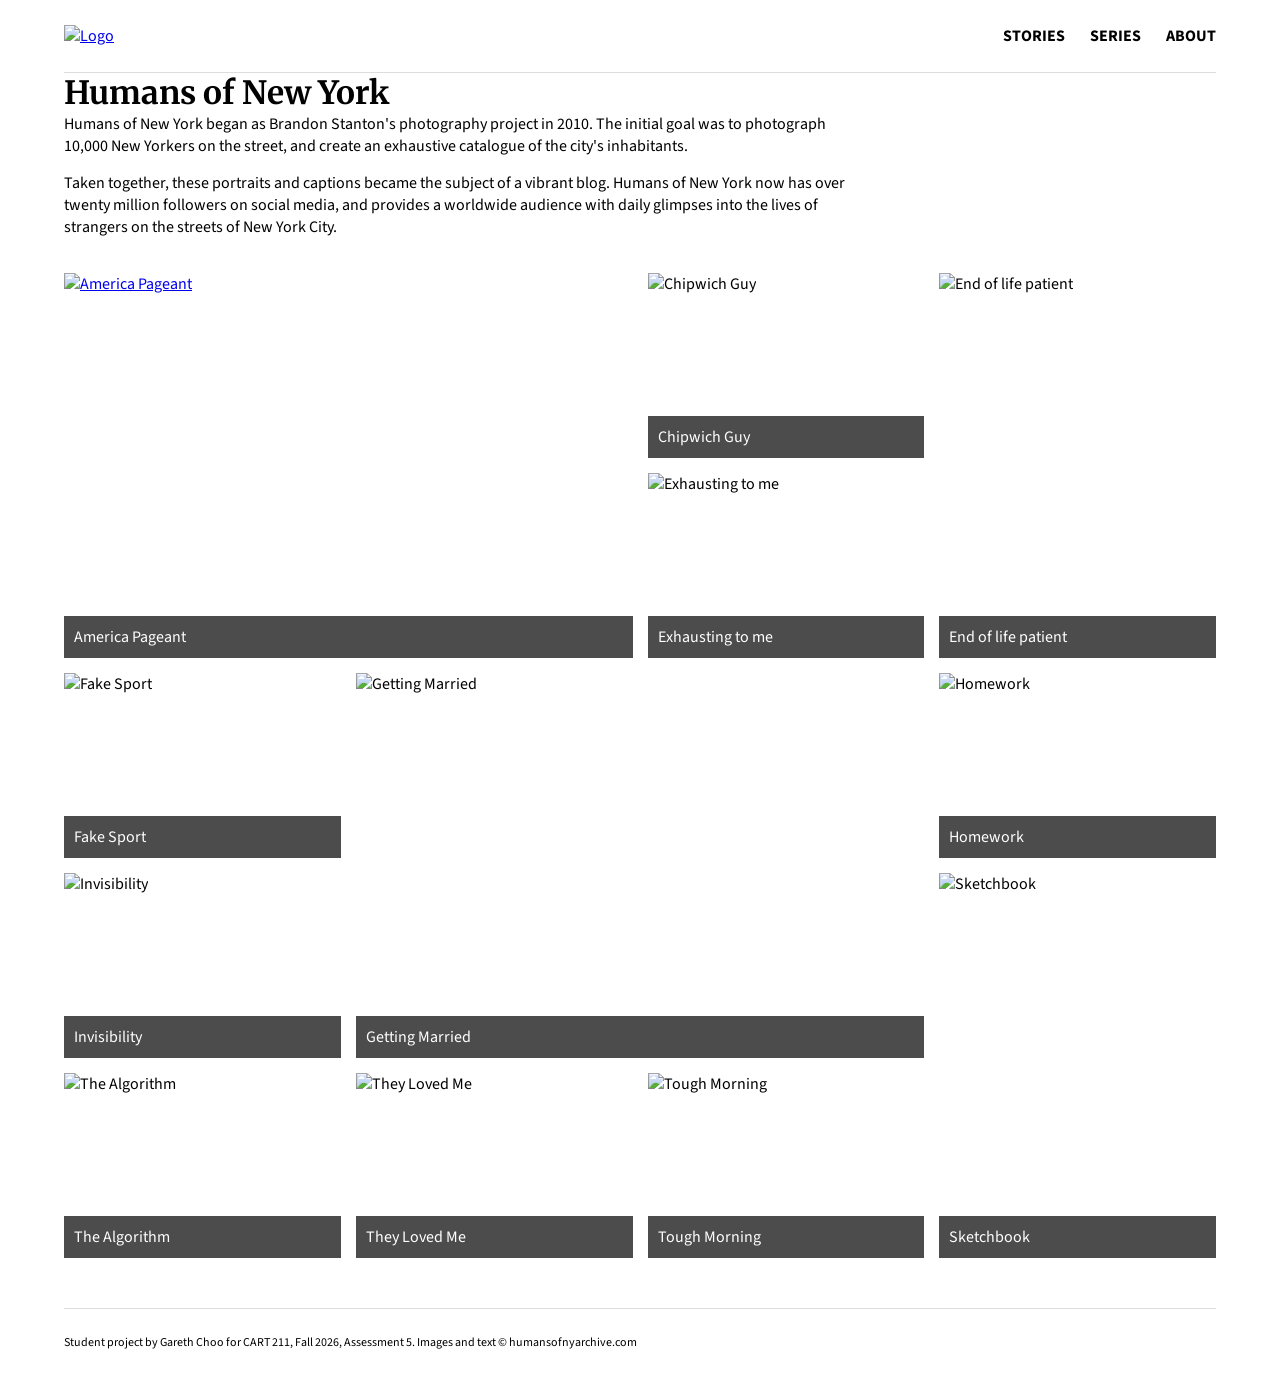
==== index.html @ 349fa260 "Add files via upload" ====
<!DOCTYPE html>
<html lang="en">

<head>
    <meta charset="UTF-8">
    <meta name="viewport" content="width=device-width, initial-scale=1.0">
    <title>Humans of New York</title>
    <link rel="stylesheet" href="default.css">   
    <link rel="preconnect" href="https://fonts.googleapis.com">
    <link rel="preconnect" href="https://fonts.gstatic.com" crossorigin>
    <link href="https://fonts.googleapis.com/css2?family=Merriweather:wght@400;700&family=Source+Sans+3:wght@400;600;700&display=swap" rel="stylesheet">

</head>

<body>
<div id="wrapper">

    <!-- Header -->
    <header>
        <a href="index.html">
            <img src="assets/logo.png" alt="Logo" width="115">
        </a>

        <nav>
            <a href="story.html">STORIES</a>
            <a href="#series">SERIES</a>
            <a href="#about">ABOUT</a>
        </nav>
    </header>

    <!-- Main content -->
    <main>
        <h1>Humans of New York</h1>

        <section class="introduction">
            <p>
                Humans of New York began as Brandon Stanton's
                photography project in 2010. The initial goal
                was to photograph 10,000 New Yorkers on the
                street, and create an exhaustive catalogue
                of the city's inhabitants.
            </p>

            <p>
                Taken together, these portraits and captions
                became the subject of a vibrant blog. Humans
                of New York now has over twenty million followers
                on social media, and provides a worldwide audience
                with daily glimpses into the lives of strangers
                on the streets of New York City.
            </p>
        </section>

        <!-- Photo grid -->
        <section class="image-container" id="series">

            <figure>
                <a href="story.html">
                    <img src="assets/america_pageant.jpg" alt="America Pageant">
                </a>
                <figcaption>America Pageant</figcaption>
            </figure>

            <figure>
                <img src="assets/Chipwich_guy.jpg" alt="Chipwich Guy">
                <figcaption>Chipwich Guy</figcaption>
            </figure>

            <figure>
                <img src="assets/end_of_life_patient.jpg" alt="End of life patient">
                <figcaption>End of life patient</figcaption>
            </figure>

            <figure>
                <img src="assets/exhausting_to_me.jpg" alt="Exhausting to me">
                <figcaption>Exhausting to me</figcaption>
            </figure>

            <figure>
                <img src="assets/fake_sport.jpg" alt="Fake Sport">
                <figcaption>Fake Sport</figcaption>
            </figure>

            <figure>
                <img src="assets/gettin_married.jpg" alt="Getting Married">
                <figcaption>Getting Married</figcaption>
            </figure>

            <figure>
                <img src="assets/homework.jpg" alt="Homework">
                <figcaption>Homework</figcaption>
            </figure>

            <figure>
                <img src="assets/invisibility.jpg" alt="Invisibility">
                <figcaption>Invisibility</figcaption>
            </figure>

            <figure>
                <img src="assets/sketchbook.jpg" alt="Sketchbook">
                <figcaption>Sketchbook</figcaption>
            </figure>

            <figure>
                <img src="assets/the_algorithm.jpg" alt="The Algorithm">
                <figcaption>The Algorithm</figcaption>
            </figure>

            <figure>
                <img src="assets/they_loved_me.jpg" alt="They Loved Me">
                <figcaption>They Loved Me</figcaption>
            </figure>

            <figure>
                <img src="assets/tough_morning.jpg" alt="Tough Morning">
                <figcaption>Tough Morning</figcaption>
            </figure>

        </section>
    </main>

    <!-- Footer -->
    <footer id="about">
        <p>
            Student project by Gareth Choo for CART 211,
            Fall 2026, Assessment 5.
            Images and text © humansofnyarchive.com
        </p>
    </footer>

</div>
</body>
</html>
---- default.css ----
/* Website basics */

* {
    margin: 0;
    box-sizing: border-box;
}


/* Main text font */

body {
    font-family: 'Source Sans 3', Arial, sans-serif;
}

/* Heading font */

h1, h2 {
    font-family: 'Merriweather', Georgia, serif;
}

#wrapper {
    width: 90%;
    max-width: 1200px;
    margin: auto;
}

/* Header */

header {
    display: flex;
    justify-content: space-between;
    align-items: center;
    padding: 25px 0;
    border-bottom: 1px solid #ddd;
}

.logo img {
    width: 115px;
}

/* Navigation */

nav {
    display: flex;
    gap: 25px;
}

nav a {
    color: black;
    text-decoration: none;
    font-weight: bold;
}

nav a:hover {
    color: brown;
}

.introduction {
    max-width: 800px;
    margin-bottom: 35px;
}

.introduction p {
    margin-bottom: 15px;
}

/* Photo grid */

.image-container {
    display: grid;
    grid-template-columns: repeat(4, 1fr);
    grid-auto-rows: 185px;
    gap: 15px;
}

.image-container figure {
    position: relative;
    overflow: hidden;
}

.image-container a {
    display: block;
    height: 100%;
}

.image-container img {
    width: 100%;
    height: 100%;
    object-fit: cover;
}

/* Larger photographs */

.image-container figure:nth-child(1),
.image-container figure:nth-child(6) {
    grid-column: span 2;
    grid-row: span 2;
}

.image-container figure:nth-child(3),
.image-container figure:nth-child(9) {
    grid-row: span 2;
}

/* Photo captions */

figcaption {
    position: absolute;
    bottom: 0;
    width: 100%;
    padding: 10px;
    background-color: rgba(0, 0, 0, 0.7);
    color: white;
}

/* Story page */

.story {
    max-width: 780px;
    margin: 40px auto;
}

.story h2 {
    font-size: 36px;
    margin-bottom: 25px;
}

.story img {
    width: 100%;
    margin-bottom: 25px;
}

.story p {
    margin-bottom: 20px;
}

.back-link {
    display: inline-block;
    margin-top: 20px;
}

/* Footer */

footer {
    margin-top: 50px;
    padding: 25px 0;
    border-top: 1px solid #ddd;
    font-size: 12px;
}

/* Tablet layout */

@media (max-width: 850px) {
    .image-container {
        grid-template-columns: repeat(2, 1fr);
    }
}

/* Mobile layout */

@media (max-width: 550px) {
    header {
        flex-direction: column;
        align-items: flex-start;
        gap: 20px;
    }

    .image-container {
        grid-template-columns: 1fr;
        grid-auto-rows: 290px;
    }

    .image-container figure {
        grid-column: auto;
        grid-row: auto;
    }
}
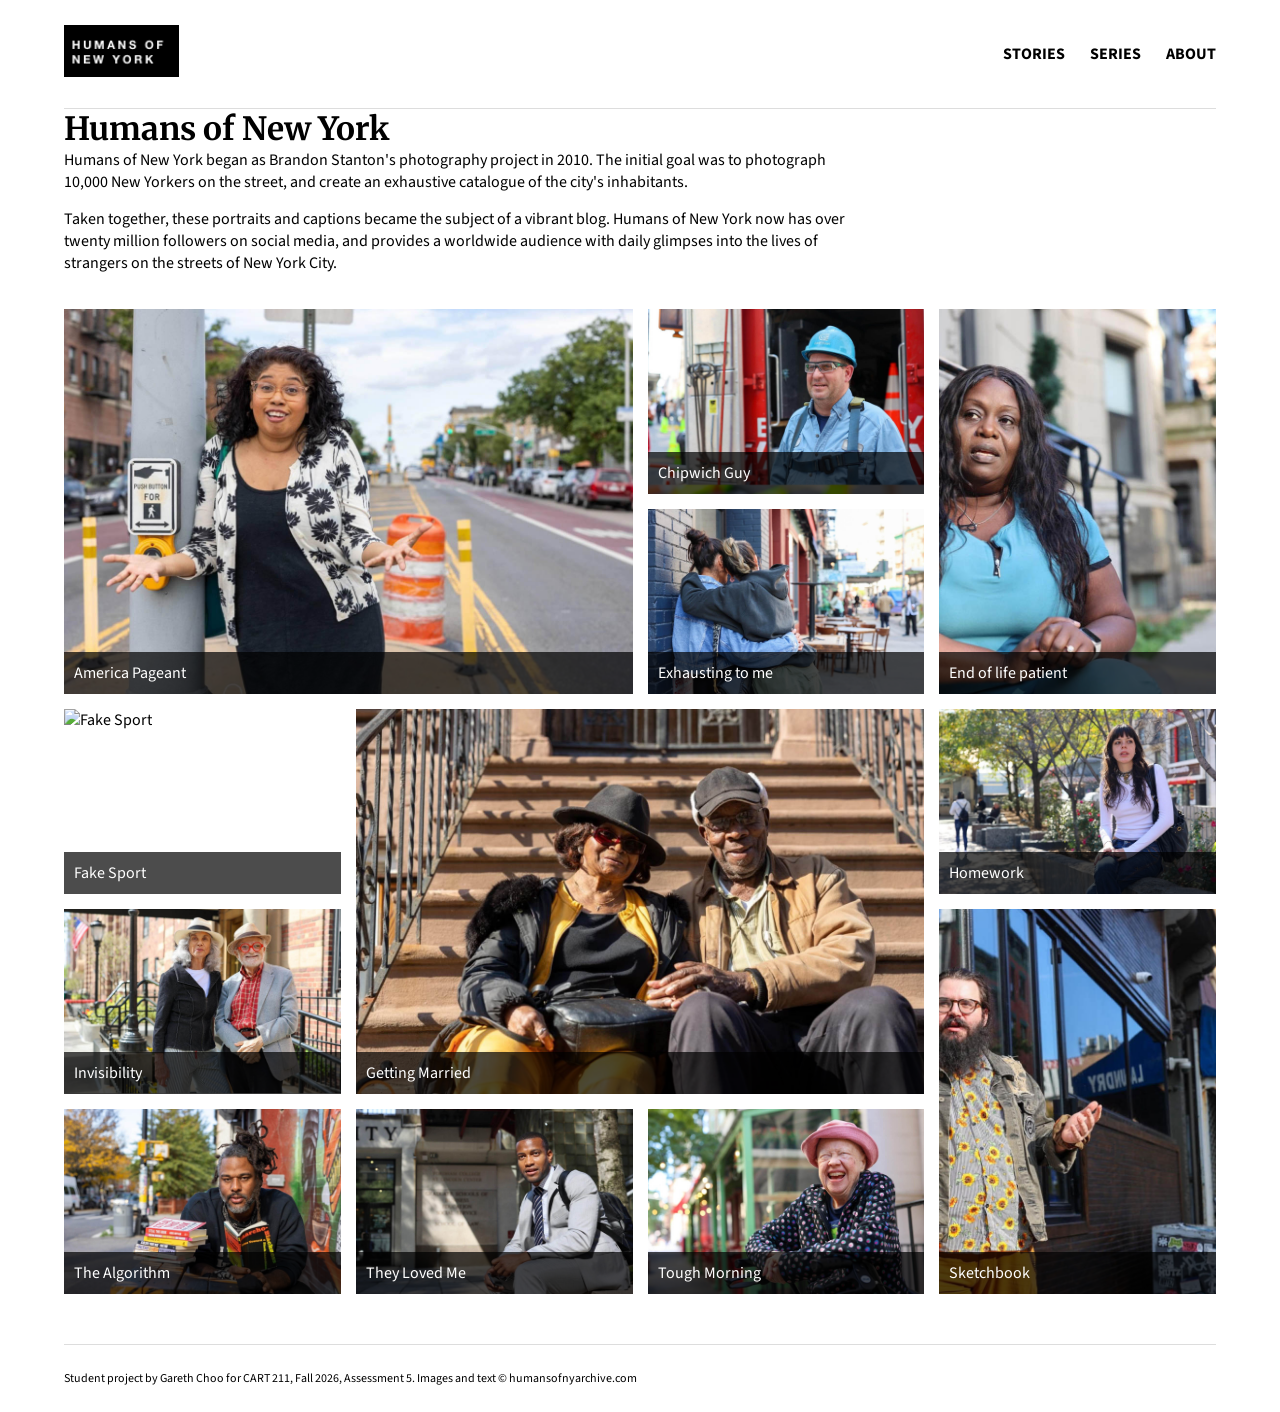
==== commit 426df0ed: "Update index.html" ====
--- a/index.html
+++ b/index.html
@@ -19,7 +19,7 @@
     <!-- Header -->
     <header>
         <a href="index.html">
-            <img src="assets/logo.png" alt="Logo" width="115">
+            <img src="logo.png" alt="Logo" width="115">
         </a>
 
         <nav>
@@ -57,23 +57,23 @@
 
             <figure>
                 <a href="story.html">
-                    <img src="assets/america_pageant.jpg" alt="America Pageant">
+                    <img src="america_pageant.jpg" alt="America Pageant">
                 </a>
                 <figcaption>America Pageant</figcaption>
             </figure>
 
             <figure>
-                <img src="assets/Chipwich_guy.jpg" alt="Chipwich Guy">
+                <img src="Chipwich_guy.jpg" alt="Chipwich Guy">
                 <figcaption>Chipwich Guy</figcaption>
             </figure>
 
             <figure>
-                <img src="assets/end_of_life_patient.jpg" alt="End of life patient">
+                <img src="end_of_life_patient.jpg" alt="End of life patient">
                 <figcaption>End of life patient</figcaption>
             </figure>
 
             <figure>
-                <img src="assets/exhausting_to_me.jpg" alt="Exhausting to me">
+                <img src="exhausting_to_me.jpg" alt="Exhausting to me">
                 <figcaption>Exhausting to me</figcaption>
             </figure>
 
@@ -83,37 +83,37 @@
             </figure>
 
             <figure>
-                <img src="assets/gettin_married.jpg" alt="Getting Married">
+                <img src="gettin_married.jpg" alt="Getting Married">
                 <figcaption>Getting Married</figcaption>
             </figure>
 
             <figure>
-                <img src="assets/homework.jpg" alt="Homework">
+                <img src="homework.jpg" alt="Homework">
                 <figcaption>Homework</figcaption>
             </figure>
 
             <figure>
-                <img src="assets/invisibility.jpg" alt="Invisibility">
+                <img src="invisibility.jpg" alt="Invisibility">
                 <figcaption>Invisibility</figcaption>
             </figure>
 
             <figure>
-                <img src="assets/sketchbook.jpg" alt="Sketchbook">
+                <img src="sketchbook.jpg" alt="Sketchbook">
                 <figcaption>Sketchbook</figcaption>
             </figure>
 
             <figure>
-                <img src="assets/the_algorithm.jpg" alt="The Algorithm">
+                <img src="the_algorithm.jpg" alt="The Algorithm">
                 <figcaption>The Algorithm</figcaption>
             </figure>
 
             <figure>
-                <img src="assets/they_loved_me.jpg" alt="They Loved Me">
+                <img src="they_loved_me.jpg" alt="They Loved Me">
                 <figcaption>They Loved Me</figcaption>
             </figure>
 
             <figure>
-                <img src="assets/tough_morning.jpg" alt="Tough Morning">
+                <img src="tough_morning.jpg" alt="Tough Morning">
                 <figcaption>Tough Morning</figcaption>
             </figure>
 
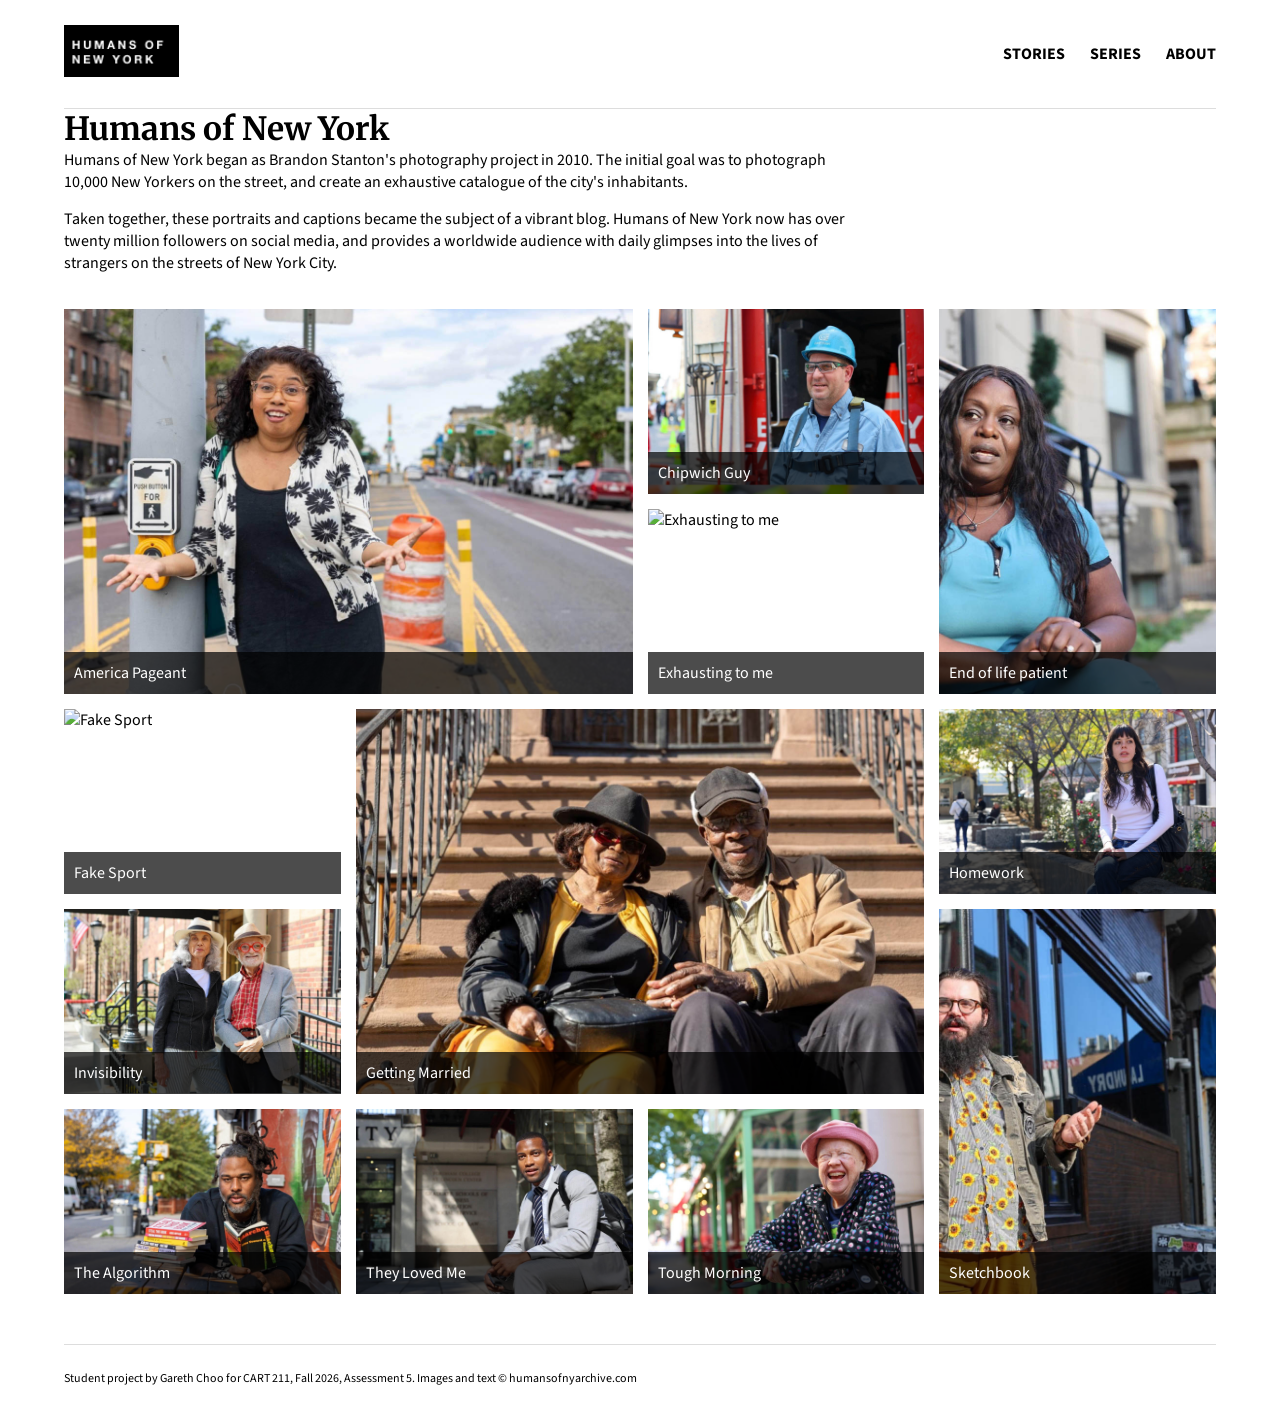
==== commit cd39a85f: "Update index.html" ====
--- a/index.html
+++ b/index.html
@@ -73,7 +73,7 @@
             </figure>
 
             <figure>
-                <img src="exhausting_to_me.jpg" alt="Exhausting to me">
+                <img src="xhausting_to_me.jpg" alt="Exhausting to me">
                 <figcaption>Exhausting to me</figcaption>
             </figure>
 
